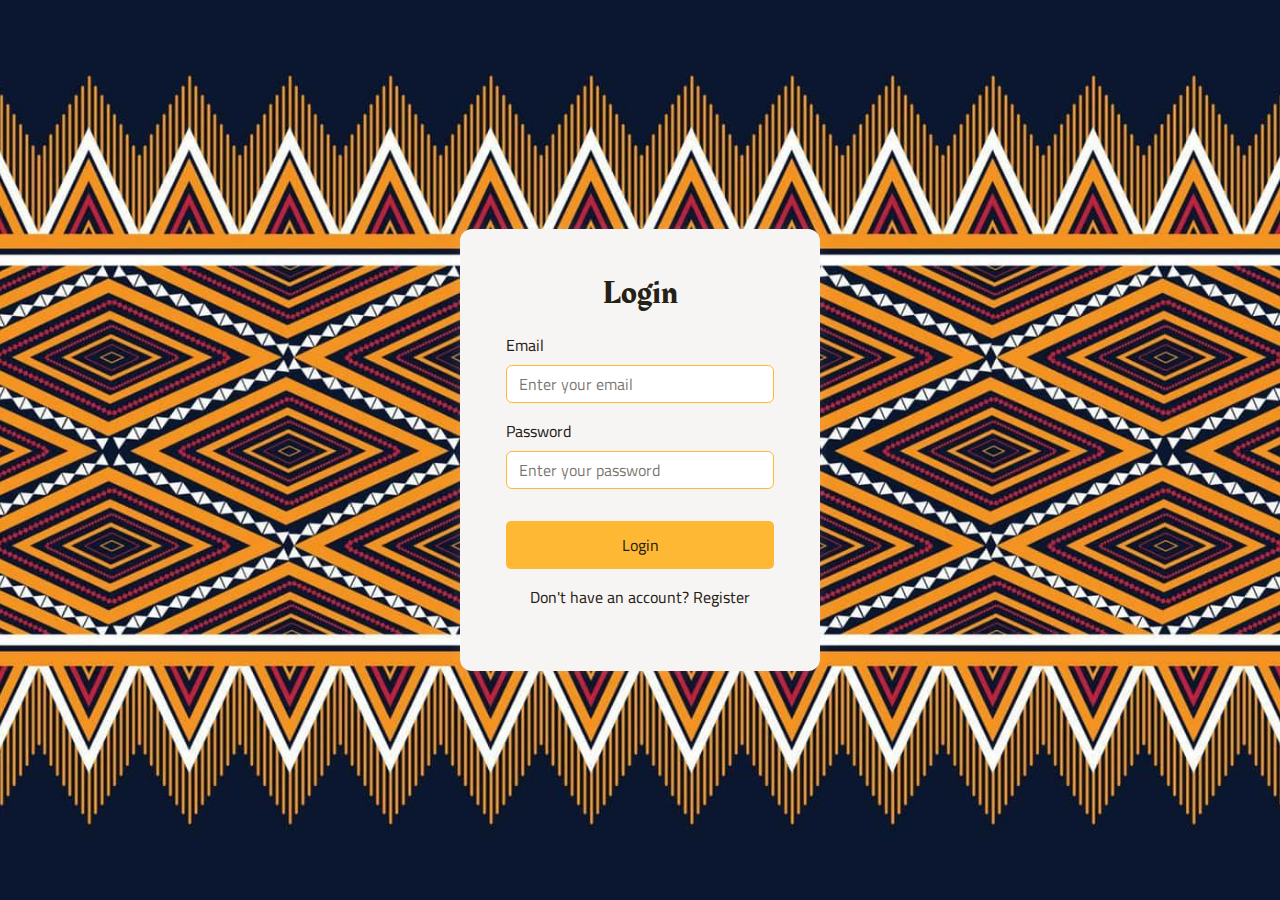
==== login.html @ effbf5b8 "added auth system, header and footer" ====
<!DOCTYPE html>
<html lang="en">
<head>
  <meta charset="UTF-8">
  <meta name="viewport" content="width=device-width, initial-scale=1">
  <title>Login</title>
  <link rel="stylesheet" href="https://cdn.jsdelivr.net/npm/bootstrap@5.3.0/dist/css/bootstrap.min.css">
  <link rel="stylesheet" href="styles/login.css">
  <link rel="stylesheet" href="styles/index.css">
  <link href="https://fonts.googleapis.com/css2?family=Syne:wght@700&family=Helvetica&display=swap" rel="stylesheet">
</head>
<body class="auth-body">
  <div class="login-container">
    <div class="card login-card">
      <div class="card-body">
        <h2 class="card-title">Login</h2>
        <form id="loginForm">
          <div class="mb-3">
            <label for="loginEmail" class="form-label">Email</label>
            <input type="email" id="loginEmail" class="form-control" placeholder="Enter your email" required>
          </div>
          <div class="mb-3">
            <label for="loginPassword" class="form-label">Password</label>
            <input type="password" id="loginPassword" class="form-control" placeholder="Enter your password" required>
          </div>
          <button type="submit" class="btn btn-login w-100">Login</button>
        </form>
        <p class="mt-3 text-center">Don't have an account? <a href="register.html" class="text-link">Register</a></p>
      </div>
    </div>
  </div>
  <script src="scripts/login.js"></script>
</body>
</html>
---- styles/login.css ----
.login-container {
  width: 100%;
  max-width: 400px;
  padding: 20px;
}

.login-card {
  background: var(--color-background);
  border: none;
  border-radius: 12px;
  color: var(--text-color);
  box-shadow: 0px 0px 15px rgba(255, 255, 255, 0.1);
  padding: 30px;
}

.card-title {
  color: var(--color-text);
  text-align: center;
  margin-bottom: 20px;
}

.form-control {
  color: var(--color-text);
  border: 1px solid var(--color-accent);
  box-shadow: none;
}

.form-control::placeholder {
  color: rgba(33, 22, 12, 0.6);
}

.form-control:focus {
  color: var(--color-text);
  border-color: var(--color-accent-dark);
  box-shadow: 0 0 10px var(--color-accent-dark);
}


.btn-login {
  margin-top: 1rem;
  background-color: var(--color-accent);
  color: var(--color-text);
  padding: 12px;
  border: none;
  border-radius: 5px;
  transition: transform 0.2s ease-in-out, background 0.3s ease-in-out;
}

.btn-login:hover {
  background: linear-gradient(to right, var(--color-accent), var(--color-accent-dark));
  transform: scale(1.01);
}

.text-link {
  color: var(--color-text);
  text-decoration: none;
  transition: ease-in-out 0.2s;
}

.text-link:hover {
  color: var(--color-secondary);
  border-bottom: 2px solid var(--color-accent);
}
---- styles/index.css ----
:root{
    --color-text: #262117;
    --color-background: #F7F5F3;
    --color-accent: #FFB833;
    --color-accent-dark: #FFA500;
    --color-secondary: #3A2C2D;
}

@font-face {
    font-family: 'Rakkas';
    src: url('../assets/fonts/Rakkas-Regular.ttf') format('truetype');
}

@font-face {
    font-family: 'Cairo';
    src: url('../assets/fonts/Cairo-VariableFont.ttf') format('truetype');
}

/* Top bar styles */
.top-bar {
    background-color: var(--color-accent);
    color: var(--color-background);
    padding: 8px 0;
    font-size: 14px;
}

.top-bar .location {
    display: flex;
    align-items: center;
}

.top-bar .location i {
    margin-right: 5px;
}

.top-bar .social-icons a {
    color: var(--color-background);
    margin-left: 15px;
    font-size: 16px;
}

/* Main navigation styles */
.main-nav {
    background-color: var(--color-secondary);
    padding: 30px 0;
    position: relative;
}

.nav-links {
    display: flex;
    justify-content: center;
    align-items: center;
    list-style: none;
    margin: 0;
    padding: 0;
}

.nav-links li {
    margin: 0 15px;
}

.nav-links a {
    color: var(--color-background);
    text-decoration: none;
    font-weight: 600;
    font-size: 16px;
    transition: color 0.3s;
}

.nav-links a:hover {
    color: var(--color-accent);
}

.nav-links a.active {
    color: var(--color-accent);
    position: relative;
}

.nav-links a.active::after {
    content: '';
    position: absolute;
    bottom: -8px;
    left: 0;
    width: 100%;
    height: 2px;
    background-color: var(--color-accent);
}

/* Authentication buttons */
.auth-buttons .btn {
    margin-right: 10px;
    border-radius: 0;
}

.home-login-btn {
    border: 1px solid var(--color-accent);
    color: var(--color-accent);
    background-color: transparent;
    border-radius: 8px;
}

.home-register-btn {
    background-color: var(--color-accent);
    color: var(--color-background);
    border: none;
    border-radius: 8px;
}

/* Logo styling */
.logo-container {
    position: absolute;
    right: 20px;
    top: -30px;
    z-index: 10;
}

.logo-img {
    width: 120px;
    height: 120px;
    border-radius: 50%;
    border: 5px solid var(--color-accent);
    object-fit: cover;
}

/* Responsive styles */
@media (max-width: 992px) {
    .nav-links {
        justify-content: flex-start;
    }

    .logo-container {
        right: 10px;
        top: -20px;
    }

    .logo-img {
        width: 70px;
        height: 70px;
    }
}

@media (max-width: 768px) {
    .top-bar {
        font-size: 12px;
    }

    .nav-links li {
        margin: 0 8px;
    }

    .nav-links a {
        font-size: 14px;
    }

    .auth-buttons .btn {
        font-size: 14px;
        padding: 5px 10px;
    }
}

@media (max-width: 576px) {
    .top-bar .location {
        font-size: 11px;
    }

    .nav-links {
        flex-wrap: wrap;
        justify-content: center;
    }

    .nav-links li {
        margin: 5px;
    }

    .auth-buttons {
        margin-top: 10px;
        display: flex;
        justify-content: center;
    }

    .logo-container {
        position: relative;
        display: flex;
        justify-content: center;
        top: 0;
        right: 0;
        margin-bottom: 10px;
    }
}

.auth-body {
    background: url('../assets/images/bg.jpg') center/cover no-repeat;
    margin: 0;
    padding: 0;
    display: flex;
    align-items: center;
    justify-content: center;
    height: 100vh;
    width: 100%;
}

body {
    font-family: 'Cairo', sans-serif;
    background-color: var(--color-background);
    color: var(--color-text);
    margin: 0;
    padding: 0;
}

h1, h2, h3, h4, h5, h6 {
    font-family: 'Rakkas', cursive;
    color: var(--color-secondary);
}

.footer {
    background-color: var(--color-secondary);
    color: white;
    padding: 60px 0 30px;
    position: relative;
}

.footer-logo {
    width: 80px;
    height: 80px;
    border-radius: 50%;
    border: 3px solid var(--color-accent);
    object-fit: cover;
    margin-bottom: 15px;
}

.footer-heading {
    color: var(--color-accent);
    font-weight: 700;
    margin-bottom: 20px;
    font-size: 18px;
    text-transform: uppercase;
    position: relative;
    display: inline-block;
}

.footer-heading::after {
    content: '';
    position: absolute;
    bottom: -5px;
    left: 0;
    width: 50px;
    height: 2px;
    background-color: var(--color-accent);
}

.footer-links {
    list-style: none;
    padding: 0;
    margin: 0;
}

.footer-links li {
    margin-bottom: 10px;
}

.footer-links a {
    color: white;
    text-decoration: none;
    transition: color 0.3s;
}

.footer-links a:hover {
    color: var(--color-accent);
    text-decoration: none;
}

.contact-info {
    margin-bottom: 20px;
}

.contact-info i {
    color: var(--color-accent);
    margin-right: 10px;
    width: 20px;
    text-align: center;
}

.social-links {
    margin-top: 20px;
}

.social-links a {
    display: inline-block;
    width: 36px;
    height: 36px;
    background-color: rgba(255, 255, 255, 0.1);
    color: white;
    border-radius: 50%;
    text-align: center;
    line-height: 36px;
    margin-right: 10px;
    transition: all 0.3s;
}

.social-links a:hover {
    background-color: var(--color-accent);
    color: var(--color-secondary);
}

.copyright {
    background-color: rgba(0, 0, 0, 0.2);
    padding: 15px 0;
    margin-top: 30px;
    font-size: 14px;
}

.back-to-top {
    position: absolute;
    right: 30px;
    bottom: 90px;
    width: 40px;
    height: 40px;
    background-color: var(--color-accent);
    color: white;
    border-radius: 50%;
    display: flex;
    justify-content: center;
    align-items: center;
    cursor: pointer;
    transition: all 0.3s;
    text-decoration: none;
}

.back-to-top:hover {
    background-color: var(--color-accent-dark);
    transform: translateY(-5px);
}

.footer-about {
    margin-bottom: 20px;
    line-height: 1.6;
}

.newsletter-form {
    position: relative;
    margin-top: 15px;
}

.newsletter-form input {
    width: 100%;
    padding: 10px 15px;
    border: none;
    border-radius: 4px;
    background-color: rgba(255, 255, 255, 0.1);
    color: white;
}

.newsletter-form input::placeholder {
    color: rgba(255, 255, 255, 0.5);
}

.newsletter-form button {
    position: absolute;
    right: 0;
    top: 0;
    height: 100%;
    padding: 0 15px;
    background-color: var(--color-accent);
    border: none;
    border-top-right-radius: 4px;
    border-bottom-right-radius: 4px;
    color: white;
    cursor: pointer;
    transition: background-color 0.3s;
}

.newsletter-form button:hover {
    background-color: var(--color-accent-dark);
}

@media (max-width: 768px) {
    .footer-column {
        margin-bottom: 30px;
    }
    
    .back-to-top {
        right: 15px;
        bottom: 80px;
    }
}

/* Cart icon styling */
.cart-container {
    position: relative;
}

.cart-icon {
    color: var(--color-accent);
    font-size: 22px;
    cursor: pointer;
    transition: color 0.3s;
}

.cart-icon:hover {
    color: var(--color-accent);
}

.cart-count {
    position: absolute;
    top: -8px;
    right: -8px;
    background-color: var(--color-accent-dark);
    color: var(--color-background);
    font-size: 12px;
    width: 18px;
    height: 18px;
    border-radius: 50%;
    display: flex;
    justify-content: center;
    align-items: center;
    font-weight: bold;
}
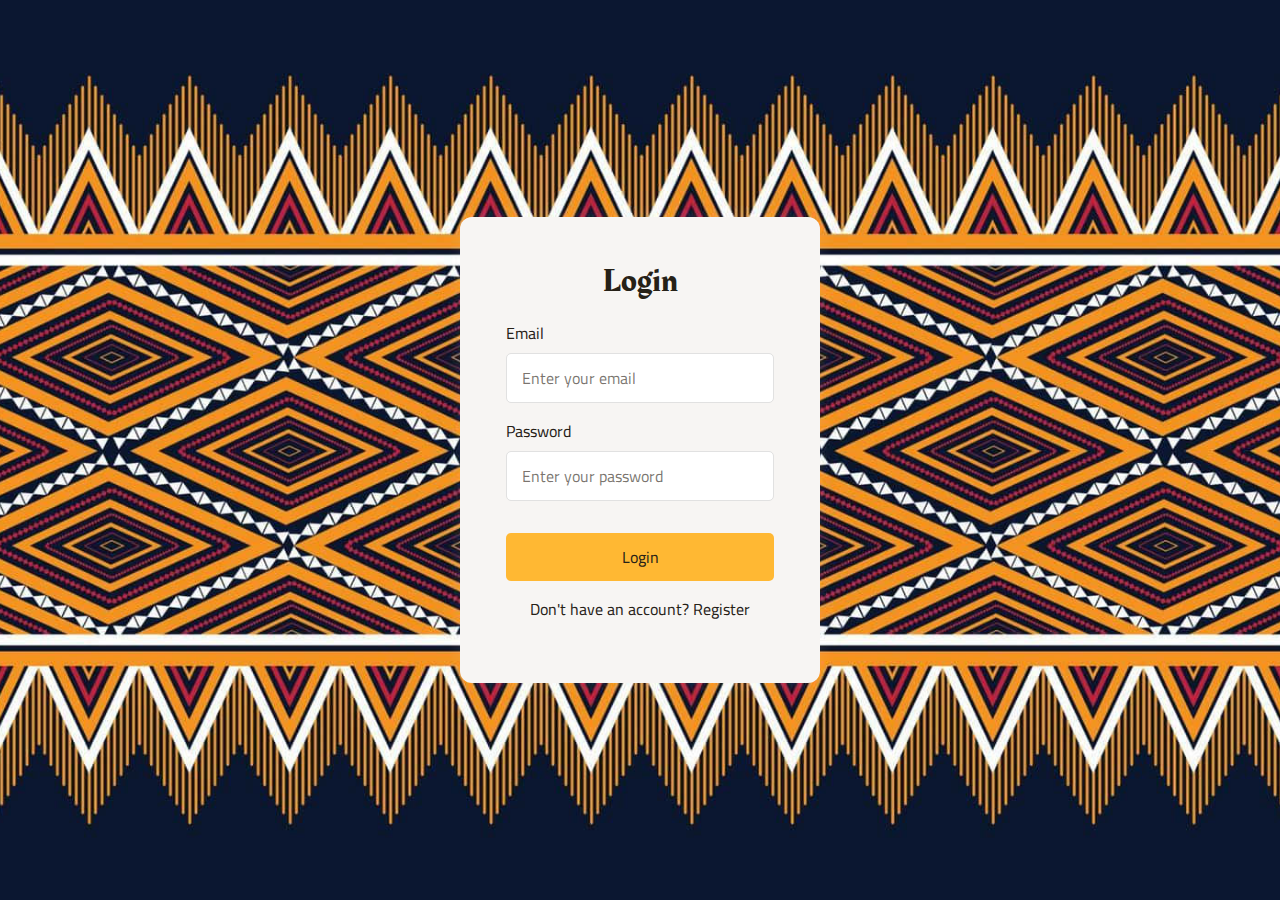
==== commit 0ca1e51b: "Added checkout, menu and wishlist" ====
--- a/login.html
+++ b/login.html
@@ -29,6 +29,7 @@
       </div>
     </div>
   </div>
-  <script src="scripts/login.js"></script>
+  <script src="javascript/auth-controller.js"></script>
+  <script src="javascript/login.js"></script>
 </body>
 </html>
--- a/styles/index.css
+++ b/styles/index.css
@@ -86,10 +86,99 @@
     background-color: var(--color-accent);
 }
 
+.mobile-menu-toggle {
+    background: none;
+    border: none;
+    font-size: 24px;
+    color: var(--color-background);
+    cursor: pointer;
+}
+
+.mobile-menu-overlay {
+    position: fixed;
+    top: 0;
+    left: 0;
+    width: 100%;
+    height: 100%;
+    background-color: rgba(0,0,0,0.8);
+    z-index: 1000;
+    display: none;
+}
+
+.mobile-menu-container {
+    position: fixed;
+    top: 0;
+    right: -280px;
+    width: 280px;
+    height: 100%;
+    background-color: white;
+    z-index: 1001;
+    transition: right 0.3s ease;
+    padding: 20px;
+    overflow-y: auto;
+}
+
+.mobile-menu-header {
+    display: flex;
+    justify-content: space-between;
+    align-items: center;
+    margin-bottom: 30px;
+}
+
+.mobile-logo {
+    width: 80px;
+    height: auto;
+}
+
+.mobile-menu-close {
+    background: none;
+    border: none;
+    font-size: 24px;
+    color: var(--color-text);
+    cursor: pointer;
+}
+
+.mobile-menu-links {
+    list-style: none;
+    padding: 0;
+    margin: 0;
+}
+
+.mobile-menu-links li {
+    margin-bottom: 20px;
+}
+
+.mobile-menu-links li a {
+    color: var(--color-text);
+    text-decoration: none;
+    font-size: 18px;
+    font-weight: 600;
+    display: block;
+    padding: 10px 0;
+    border-bottom: 1px solid #eee;
+    transition: color 0.3s;
+}
+
+.mobile-menu-links li a:hover {
+    color: var(--color-accent);
+}
+
+.mobile-menu-open {
+    overflow: hidden;
+}
+
+.mobile-menu-open .mobile-menu-overlay {
+    display: block;
+}
+
+.mobile-menu-open .mobile-menu-container {
+    right: 0;
+}
+
 /* Authentication buttons */
-.auth-buttons .btn {
-    margin-right: 10px;
-    border-radius: 0;
+.auth-buttons {
+    display: flex;
+    align-items: center;
 }
 
 .home-login-btn {
@@ -97,6 +186,7 @@
     color: var(--color-accent);
     background-color: transparent;
     border-radius: 8px;
+    margin-right: 1rem;
 }
 
 .home-register-btn {
@@ -106,10 +196,34 @@
     border-radius: 8px;
 }
 
+.user-welcome {
+    color: var(--color-background);
+    margin-right: 10px;
+    font-weight: 600;
+    white-space: nowrap;
+    overflow: hidden;
+    text-overflow: ellipsis;
+}
+
+.btn-logout {
+    background-color: var(--color-accent);
+    color: var(--color-text);
+    padding: 5px 15px;
+    border: none;
+    border-radius: 8px;
+    transition: all 0.3s ease;
+    font-weight: 600;
+}
+
+.btn-logout:hover {
+    background-color: var(--color-accent-dark);
+    transform: translateY(-2px);
+}
+
 /* Logo styling */
 .logo-container {
     position: absolute;
-    right: 20px;
+    right: 25px;
     top: -30px;
     z-index: 10;
 }
@@ -122,6 +236,39 @@
     object-fit: cover;
 }
 
+/* Cart icon styling */
+.cart-container {
+    position: relative;
+    margin-right: 4rem;
+}
+
+.cart-icon {
+    color: var(--color-accent);
+    font-size: 22px;
+    cursor: pointer;
+    transition: color 0.3s;
+}
+
+.cart-icon:hover {
+    color: var(--color-accent);
+}
+
+.cart-count {
+    position: absolute;
+    top: -8px;
+    right: -8px;
+    background-color: var(--color-accent-dark);
+    color: var(--color-background);
+    font-size: 12px;
+    width: 18px;
+    height: 18px;
+    border-radius: 50%;
+    display: flex;
+    justify-content: center;
+    align-items: center;
+    font-weight: bold;
+}
+
 /* Responsive styles */
 @media (max-width: 992px) {
     .nav-links {
@@ -129,13 +276,17 @@
     }
 
     .logo-container {
-        right: 10px;
+        right: 15px;
         top: -20px;
     }
 
     .logo-img {
-        width: 70px;
-        height: 70px;
+        width: 80px;
+        height: 80px;
+    }
+    
+    .user-welcome {
+        max-width: 120px;
     }
 }
 
@@ -152,9 +303,24 @@
         font-size: 14px;
     }
 
-    .auth-buttons .btn {
+    .main-nav .container {
+        position: relative;
+    }
+    
+    .cart-container {
+        position: absolute;
+        right: 60px;
+        top: 10px;
+    }
+    
+    .user-welcome {
         font-size: 14px;
-        padding: 5px 10px;
+        max-width: 100px;
+    }
+    
+    .btn-logout {
+        font-size: 14px;
+        padding: 4px 12px;
     }
 }
 
@@ -174,8 +340,13 @@
 
     .auth-buttons {
         margin-top: 10px;
-        display: flex;
-        justify-content: center;
+        flex-direction: column;
+        align-items: flex-start;
+    }
+    
+    .user-welcome {
+        margin-bottom: 5px;
+        margin-right: 0;
     }
 
     .logo-container {
@@ -186,6 +357,15 @@
         right: 0;
         margin-bottom: 10px;
     }
+    
+    .logo-img {
+        width: 70px;
+        height: 70px;
+    }
+    
+    .mobile-menu-toggle {
+        margin-top: 10px;
+    }
 }
 
 .auth-body {
@@ -205,6 +385,7 @@
     color: var(--color-text);
     margin: 0;
     padding: 0;
+    scroll-behavior: smooth;
 }
 
 h1, h2, h3, h4, h5, h6 {
@@ -384,35 +565,277 @@
     }
 }
 
-/* Cart icon styling */
-.cart-container {
+/* Hero Section Styles */
+.hero-section {
+    background-color: var(--color-background);
+    padding: 100px 0;
     position: relative;
-}
-
-.cart-icon {
-    color: var(--color-accent);
-    font-size: 22px;
-    cursor: pointer;
-    transition: color 0.3s;
-}
-
-.cart-icon:hover {
-    color: var(--color-accent);
-}
-
-.cart-count {
+    overflow: hidden;
+}
+
+.hero-content {
+    padding: 30px 0;
+}
+
+.hero-title {
+    font-family: 'Rakkas', cursive;
+    font-size: 3rem;
+    color: var(--color-text);
+    margin-bottom: 20px;
+}
+
+.hero-subtitle {
+    font-family: 'Cairo', sans-serif;
+    font-size: 1.2rem;
+    color: var(--color-secondary);
+    margin-bottom: 30px;
+}
+
+.hero-buttons {
+    display: flex;
+    gap: 15px;
+    margin-top: 30px;
+}
+
+.primary-btn {
+    background-color: var(--color-accent);
+    color: var(--color-text);
+    padding: 12px 28px;
+    border: none;
+    border-radius: 5px;
+    font-family: 'Cairo', sans-serif;
+    font-weight: 600;
+    transition: all 0.3s ease;
+}
+
+.primary-btn:hover {
+    background-color: var(--color-accent-dark);
+    transform: translateY(-3px);
+}
+
+.secondary-btn {
+    background-color: transparent;
+    color: var(--color-secondary);
+    padding: 12px 28px;
+    border: 2px solid var(--color-secondary);
+    border-radius: 5px;
+    font-family: 'Cairo', sans-serif;
+    font-weight: 600;
+    transition: all 0.3s ease;
+}
+
+.secondary-btn:hover {
+    background-color: var(--color-secondary);
+    color: var(--color-background);
+    transform: translateY(-3px);
+}
+
+.hero-image img {
+    border-radius: 15px;
+    box-shadow: 0 15px 30px rgba(0, 0, 0, 0.1);
+}
+
+/* Steps to Order Section Styles */
+.order-steps-section {
+    background-color: #fff;
+    padding: 80px 0;
+}
+
+.section-title {
+    text-align: center;
+    margin-bottom: 50px;
+}
+
+.section-title h2 {
+    font-family: 'Rakkas', cursive;
+    font-size: 2.5rem;
+    color: var(--color-text);
+    margin-bottom: 15px;
+    position: relative;
+    display: inline-block;
+}
+
+.section-title h2:after {
+    content: '';
     position: absolute;
-    top: -8px;
-    right: -8px;
-    background-color: var(--color-accent-dark);
-    color: var(--color-background);
-    font-size: 12px;
-    width: 18px;
-    height: 18px;
+    width: 60px;
+    height: 3px;
+    background-color: var(--color-accent);
+    bottom: -10px;
+    left: 50%;
+    transform: translateX(-50%);
+}
+
+.section-title p {
+    font-family: 'Cairo', sans-serif;
+    color: var(--color-secondary);
+}
+
+.step-card {
+    background-color: var(--color-background);
+    border-radius: 10px;
+    padding: 30px 20px;
+    text-align: center;
+    box-shadow: 0 5px 15px rgba(0, 0, 0, 0.05);
+    margin-bottom: 30px;
+    position: relative;
+    transition: all 0.3s ease;
+    height: 100%;
+}
+
+.step-card:hover {
+    transform: translateY(-10px);
+    box-shadow: 0 15px 30px rgba(0, 0, 0, 0.1);
+}
+
+.step-icon {
+    width: 70px;
+    height: 70px;
+    background-color: var(--color-accent);
+    display: flex;
+    align-items: center;
+    justify-content: center;
     border-radius: 50%;
-    display: flex;
+    margin: 0 auto 20px;
+}
+
+.step-icon i {
+    font-size: 28px;
+    color: var(--color-text);
+}
+
+.step-number {
+    position: absolute;
+    top: -15px;
+    right: 20px;
+    background-color: var(--color-secondary);
+    color: #fff;
+    width: 30px;
+    height: 30px;
+    border-radius: 50%;
+    display: flex;
+    align-items: center;
     justify-content: center;
-    align-items: center;
-    font-weight: bold;
-}
-
+    font-family: 'Cairo', sans-serif;
+    font-weight: 700;
+}
+
+.step-card h3 {
+    font-family: 'Cairo', sans-serif;
+    font-weight: 700;
+    color: var(--color-text);
+    margin-bottom: 15px;
+}
+
+.step-card p {
+    font-family: 'Cairo', sans-serif;
+    color: var(--color-secondary);
+}
+
+/* Contact Section Styles */
+.contact-section {
+    background-color: var(--color-background);
+    padding: 80px 0;
+}
+
+.contact-info {
+    margin-bottom: 30px;
+}
+
+.contact-item {
+    display: flex;
+    align-items: flex-start;
+    margin-bottom: 30px;
+}
+
+.contact-item .icon {
+    width: 50px;
+    height: 50px;
+    background-color: var(--color-accent);
+    border-radius: 50%;
+    display: flex;
+    align-items: center;
+    justify-content: center;
+    margin-right: 20px;
+    flex-shrink: 0;
+}
+
+.contact-item .icon i {
+    font-size: 20px;
+    color: var(--color-text);
+}
+
+.contact-item .info h4 {
+    font-family: 'Cairo', sans-serif;
+    font-weight: 700;
+    color: var(--color-text);
+    margin-bottom: 8px;
+}
+
+.contact-item .info p {
+    font-family: 'Cairo', sans-serif;
+    color: var(--color-secondary);
+    margin-bottom: 0;
+}
+
+.contact-form {
+    background-color: #fff;
+    padding: 30px;
+    border-radius: 10px;
+    box-shadow: 0 5px 15px rgba(0, 0, 0, 0.05);
+}
+
+.form-group {
+    margin-bottom: 20px;
+}
+
+.form-control {
+    height: 50px;
+    border: 1px solid #e1e1e1;
+    border-radius: 5px;
+    padding: 10px 15px;
+    font-family: 'Cairo', sans-serif;
+}
+
+.form-control:focus {
+    border-color: var(--color-accent);
+    box-shadow: none;
+}
+
+textarea.form-control {
+    height: 150px;
+    resize: none;
+}
+
+/* Responsive Adjustments */
+@media (max-width: 991px) {
+    .hero-title {
+        font-size: 2.5rem;
+    }
+    
+    .hero-content {
+        text-align: center;
+        margin-bottom: 40px;
+    }
+    
+    .hero-buttons {
+        justify-content: center;
+    }
+}
+
+@media (max-width: 767px) {
+    .hero-section {
+        padding: 60px 0;
+    }
+    
+    .contact-item {
+        flex-direction: column;
+        align-items: center;
+        text-align: center;
+    }
+    
+    .contact-item .icon {
+        margin-right: 0;
+        margin-bottom: 15px;
+    }
+}
